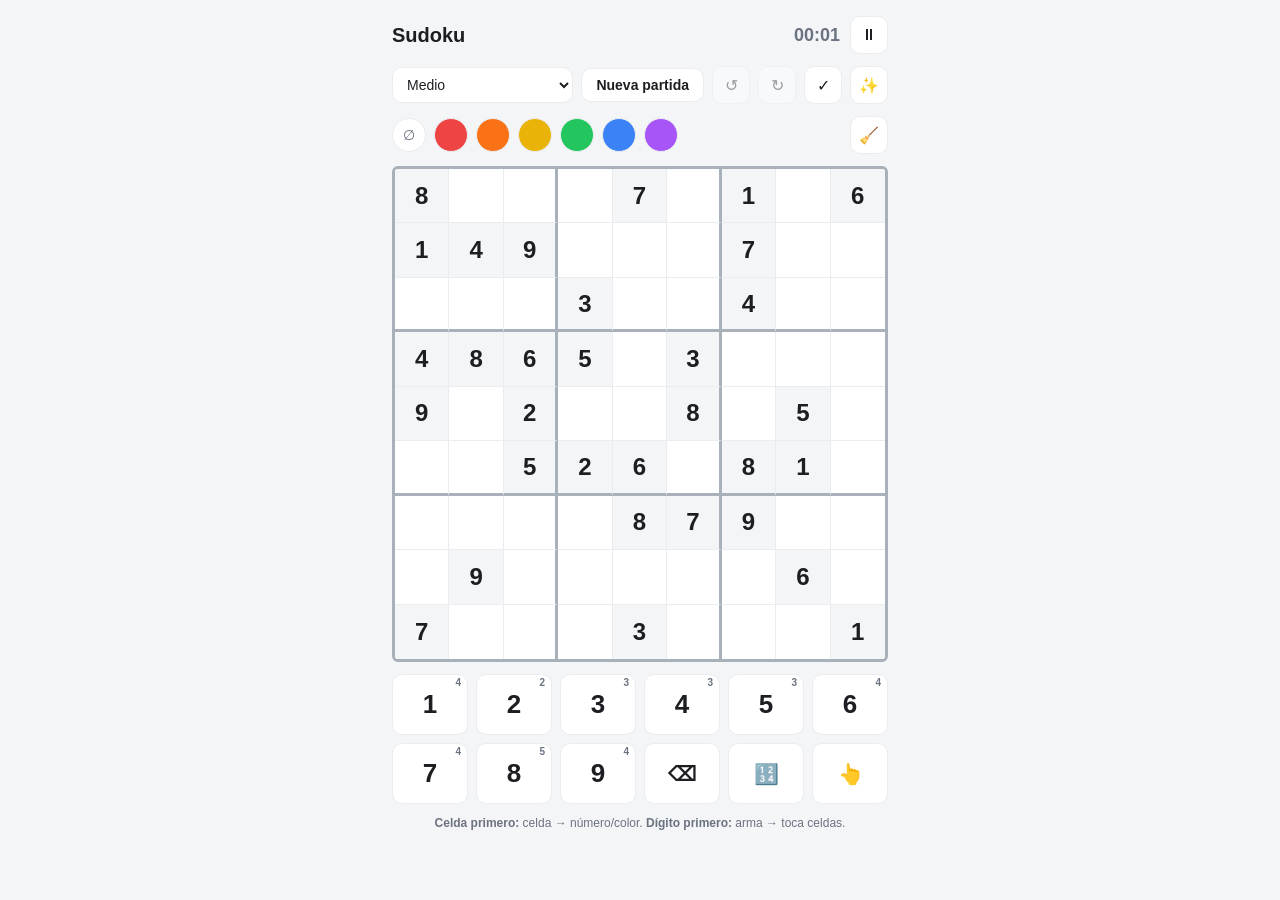
==== index.html @ 844d12a7 "Sudoku jugable: quita panel de ajuste de color y agrega soporte PWA Suma manifest.json, service work" ====
<!DOCTYPE html>
<html lang="es">
<head>
<meta charset="UTF-8" />
<meta name="viewport" content="width=device-width, initial-scale=1, maximum-scale=1, user-scalable=no" />
<title>Sudoku</title>
<meta name="theme-color" content="#14161a" />
<link rel="manifest" href="manifest.json" />
<link rel="icon" href="icons/icon-192.png" />
<link rel="apple-touch-icon" href="icons/icon-192.png" />
<link rel="stylesheet" href="style.css" />
</head>
<body>

<div class="app">

  <header class="topbar">
    <h1>Sudoku</h1>
    <div class="timer" id="timer">00:00</div>
    <button class="icon-btn" id="btn-pause" title="Pausar">⏸</button>
  </header>

  <div class="toolbar">
    <select id="difficulty">
      <option value="easy">Fácil</option>
      <option value="medium" selected>Medio</option>
      <option value="hard">Difícil</option>
      <option value="expert">Experto</option>
    </select>
    <button class="btn" id="btn-new">Nueva partida</button>
    <button class="icon-btn" id="btn-undo" title="Deshacer">↺</button>
    <button class="icon-btn" id="btn-redo" title="Rehacer">↻</button>
    <button class="icon-btn" id="btn-check" title="Comprobar los números escritos">✓</button>
    <button class="icon-btn" id="btn-autonotes" title="Autocompletar anotaciones: calcula los candidatos posibles en cada celda vacía">✨</button>
  </div>

  <div class="palette" id="palette">
    <button class="swatch swatch-none" data-color="" title="Quitar color">∅</button>
    <button class="swatch" data-color="red" title="Rojo"></button>
    <button class="swatch" data-color="orange" title="Naranjo"></button>
    <button class="swatch" data-color="yellow" title="Amarillo"></button>
    <button class="swatch" data-color="green" title="Verde"></button>
    <button class="swatch" data-color="blue" title="Azul"></button>
    <button class="swatch" data-color="purple" title="Morado"></button>
    <button class="icon-btn" id="btn-clear-colors" title="Quitar todos los colores del tablero">🧹</button>
  </div>

  <div class="board-wrap">
    <div class="board" id="board"></div>
    <div class="pause-overlay" id="pause-overlay">
      <button class="btn" id="btn-resume">▶ Reanudar</button>
    </div>
    <div class="win-overlay hidden" id="win-overlay">
      <div class="win-card">
        <div class="win-icon">🏆</div>
        <h2>¡Resuelto!</h2>
        <div class="win-stats">
          <span class="win-chip" id="win-difficulty"></span>
          <span class="win-chip" id="win-time"></span>
        </div>
        <button class="btn win-btn" id="btn-win-new">Nueva partida</button>
      </div>
    </div>
  </div>

  <div class="numpad" id="numpad">
    <button class="num-btn" data-num="1">1<sup class="num-badge"></sup></button>
    <button class="num-btn" data-num="2">2<sup class="num-badge"></sup></button>
    <button class="num-btn" data-num="3">3<sup class="num-badge"></sup></button>
    <button class="num-btn" data-num="4">4<sup class="num-badge"></sup></button>
    <button class="num-btn" data-num="5">5<sup class="num-badge"></sup></button>
    <button class="num-btn" data-num="6">6<sup class="num-badge"></sup></button>
    <button class="num-btn" data-num="7">7<sup class="num-badge"></sup></button>
    <button class="num-btn" data-num="8">8<sup class="num-badge"></sup></button>
    <button class="num-btn" data-num="9">9<sup class="num-badge"></sup></button>
    <button class="num-btn erase" data-num="0" title="Borrar">⌫</button>
    <button class="num-btn tool-btn" id="btn-notes" title="Modo notas: anota candidatos en vez de escribir el número (N)">🔢</button>
    <button class="num-btn tool-btn" id="btn-digitfirst" title="Dígito primero: arma un número o color y luego toca/arrastra por las celdas (D)">👆</button>
  </div>

  <p class="hint" id="hint">
    <strong>Celda primero:</strong> celda → número/color. <strong>Dígito primero:</strong> arma → toca celdas.
  </p>

</div>

<script src="sudoku.js"></script>
<script src="app.js"></script>
<script>
  if ('serviceWorker' in navigator) {
    window.addEventListener('load', () => navigator.serviceWorker.register('sw.js'));
  }
</script>
</body>
</html>
---- style.css ----
:root {
  --bg: #f4f5f7;
  --panel: #ffffff;
  --text: #1c1e21;
  --muted: #6b7280;
  --line-thin: #eaecef;
  --line-thick: #a8b0ba;
  --cell-bg: #ffffff;
  --cell-given: #f3f5f7;
  --cell-selected: #cfe3ff;
  --cell-peer: #eef4ff;
  --cell-same-value: #dbe9ff;
  --cell-note-match: #fdf0b8;
  --cell-notes-bg: #f7f8fa;
  --conflict: #ffd3d3;
  --accent: #2563eb;
  --accent-text: #ffffff;
  --given-color: #1c1e21;
  --answer-color: #2563eb;
  --notes-color: #6b7280;
  --same-value-border: #2563eb;
  --border-radius: 10px;
}

@media (prefers-color-scheme: dark) {
  :root {
    --bg: #14161a;
    --panel: #1d2025;
    --text: #eef0f3;
    --muted: #9aa1ac;
    --line-thin: #4e70a6;
    --line-thick: #eef0f3;
    --cell-bg: #22262c;
    --cell-given: #3c1010;
    --cell-selected: #2c4568;
    --cell-peer: #23293a;
    --cell-same-value: #1622c0;
    --cell-note-match: #4a3f1a;
    --cell-notes-bg: #262a31;
    --conflict: #5a2323;
    --accent: #4f8cff;
    --accent-text: #0a0a0a;
    --given-color: #eef0f3;
    --answer-color: #f59629;
    --notes-color: #529dff;
    --same-value-border: #4e70a6;
  }
}

* { box-sizing: border-box; }

body {
  margin: 0;
  background: var(--bg);
  color: var(--text);
  font-family: -apple-system, BlinkMacSystemFont, "Segoe UI", Roboto, Helvetica, Arial, sans-serif;
  display: flex;
  justify-content: center;
}

.app {
  width: 100%;
  max-width: 520px;
  padding: 16px 12px 32px;
  display: flex;
  flex-direction: column;
  gap: 12px;
}

.topbar {
  display: flex;
  align-items: center;
  gap: 10px;
}

.topbar h1 {
  font-size: 20px;
  margin: 0;
  flex: 1;
}

.timer {
  font-variant-numeric: tabular-nums;
  font-size: 18px;
  font-weight: 600;
  color: var(--muted);
}

.toolbar {
  display: flex;
  flex-wrap: wrap;
  gap: 8px;
  align-items: center;
}

.toolbar select {
  flex: 1;
  min-width: 90px;
}

select, .btn, .icon-btn, .num-btn, .swatch {
  font-family: inherit;
  border: 1px solid var(--line-thin);
  background: var(--panel);
  color: var(--text);
  border-radius: var(--border-radius);
  cursor: pointer;
}

select { padding: 8px 10px; font-size: 14px; }

.btn {
  padding: 8px 14px;
  font-size: 14px;
  font-weight: 600;
}

.btn.toggle.active {
  background: var(--accent);
  color: var(--accent-text);
  border-color: var(--accent);
}

.icon-btn {
  width: 38px;
  height: 38px;
  font-size: 16px;
  display: flex;
  align-items: center;
  justify-content: center;
}

.icon-btn:disabled {
  opacity: .4;
  cursor: default;
}

.palette {
  display: flex;
  align-items: center;
  gap: 8px;
  flex-wrap: wrap;
}

.palette .icon-btn {
  margin-left: auto;
}

.swatch {
  width: 34px;
  height: 34px;
  border-radius: 50%;
  padding: 0;
  position: relative;
  transition: transform .12s ease, outline-color .12s ease, box-shadow .12s ease;
}

.swatch.active {
  outline: 3px solid var(--accent);
  outline-offset: 3px;
  transform: scale(1.15);
  box-shadow: 0 0 10px var(--accent);
}

.swatch-none {
  background: var(--panel);
  font-size: 14px;
  color: var(--muted);
}

.swatch[data-color="red"]    { background: #ef4444; }
.swatch[data-color="orange"] { background: #f97316; }
.swatch[data-color="yellow"] { background: #eab308; }
.swatch[data-color="green"]  { background: #22c55e; }
.swatch[data-color="blue"]   { background: #3b82f6; }
.swatch[data-color="purple"] { background: #a855f7; }

.board-wrap {
  position: relative;
}

.board {
  display: grid;
  grid-template-columns: repeat(9, 1fr);
  grid-template-rows: repeat(9, 1fr);
  aspect-ratio: 1 / 1;
  width: 100%;
  background: var(--cell-bg);
  border: 3px solid var(--line-thick);
  border-radius: 6px;
  overflow: hidden;
  touch-action: none;
}

.cell {
  position: relative;
  background: var(--cell-bg);
  display: flex;
  align-items: center;
  justify-content: center;
  font-size: clamp(16px, 4.2vw, 24px);
  font-weight: 500;
  cursor: pointer;
  user-select: none;
  color: var(--text);
  border-right: 1px solid var(--line-thin);
  border-bottom: 1px solid var(--line-thin);
}

.cell.given .cell-value {
  color: var(--given-color);
}

.cell.filled .cell-value {
  color: var(--answer-color);
  font-weight: 700;
}

.cell.has-notes { background: var(--cell-notes-bg); }
.cell.peer { background: var(--cell-peer); }
.cell.note-match { background: var(--cell-note-match); }
.cell.given {
  background: var(--cell-given);
  font-weight: 800;
}
.cell.same-value {
  background: var(--cell-same-value);
  outline: 2px solid var(--same-value-border);
  outline-offset: -2px;
}
.cell.selected { background: var(--cell-selected); }
.cell.conflict { background: var(--conflict); color: #b91c1c; }
.cell.conflict .cell-value { color: #b91c1c; }
.cell.wrong { outline: 2px solid #ef4444; outline-offset: -2px; }

.cell-color-layer {
  position: absolute;
  inset: 0;
  z-index: 0;
}

.cell-value {
  position: relative;
  z-index: 1;
}

.cell-notes {
  position: absolute;
  inset: 0;
  z-index: 1;
  display: grid;
  grid-template-columns: repeat(3, 1fr);
  grid-template-rows: repeat(3, 1fr);
  font-size: clamp(9px, 2.3vw, 13px);
  color: var(--notes-color);
  font-weight: 600;
}

.cell-notes span {
  display: flex;
  align-items: center;
  justify-content: center;
}

.cell-notes span.hl {
  color: var(--accent);
  font-weight: 800;
}

/* thick borders every 3 columns/rows, to separate the 3x3 boxes from the thin cell grid */
.cell:nth-child(3n) { border-right: 3px solid var(--line-thick); }
.cell:nth-child(9n) { border-right: none; }
.cell:nth-child(n+73) { border-bottom: none; }
.cell.border-bottom-thick { border-bottom: 3px solid var(--line-thick); }

.pause-overlay {
  position: absolute;
  inset: 0;
  display: none;
  align-items: center;
  justify-content: center;
  background: rgba(20, 22, 26, .82);
  border-radius: 6px;
}

.pause-overlay.active { display: flex; }

.win-overlay {
  position: fixed;
  inset: 0;
  display: flex;
  align-items: center;
  justify-content: center;
  background: rgba(8, 9, 11, .78);
  z-index: 2000;
  padding: 20px;
}

.win-overlay.hidden { display: none; }

.win-card {
  background: var(--panel);
  border: 1px solid rgba(255, 255, 255, .12);
  padding: 32px 30px 26px;
  border-radius: 20px;
  text-align: center;
  max-width: 320px;
  width: 100%;
  box-shadow: 0 24px 60px rgba(0, 0, 0, .55);
  animation: win-pop .45s cubic-bezier(.34, 1.56, .64, 1);
}

@keyframes win-pop {
  0% { transform: scale(.7); opacity: 0; }
  100% { transform: scale(1); opacity: 1; }
}

.win-icon {
  width: 68px;
  height: 68px;
  margin: 0 auto 12px;
  border-radius: 50%;
  display: flex;
  align-items: center;
  justify-content: center;
  font-size: 34px;
  background: linear-gradient(135deg, #fde68a, #f59e0b);
  box-shadow: 0 6px 18px rgba(245, 158, 11, .45);
}

.win-card h2 {
  margin: 0 0 14px;
  font-size: 26px;
  background: linear-gradient(90deg, var(--accent), #f59e0b);
  -webkit-background-clip: text;
  background-clip: text;
  color: transparent;
}

.win-stats {
  display: flex;
  gap: 8px;
  justify-content: center;
  margin: 0 0 20px;
}

.win-chip {
  background: var(--cell-peer);
  color: var(--text);
  font-size: 13px;
  font-weight: 600;
  padding: 6px 14px;
  border-radius: 999px;
}

.win-btn {
  background: var(--accent);
  color: var(--accent-text);
  border-color: var(--accent);
  padding: 10px 22px;
}

.numpad {
  display: grid;
  grid-template-columns: repeat(6, 1fr);
  gap: 8px;
}

.num-btn {
  position: relative;
  padding: 14px 0;
  font-size: 26px;
  font-weight: 700;
}

.num-btn.erase, .num-btn.tool-btn { font-size: 20px; }

.num-btn.active {
  background: var(--accent);
  color: var(--accent-text);
  border-color: var(--accent);
}

.num-btn.depleted { opacity: .35; }

.num-badge {
  position: absolute;
  top: 2px;
  right: 6px;
  font-size: 10px;
  font-weight: 700;
  color: var(--muted);
}

.num-btn.active .num-badge { color: var(--accent-text); opacity: .85; }

.hint {
  font-size: 12px;
  color: var(--muted);
  text-align: center;
  margin: 0;
}
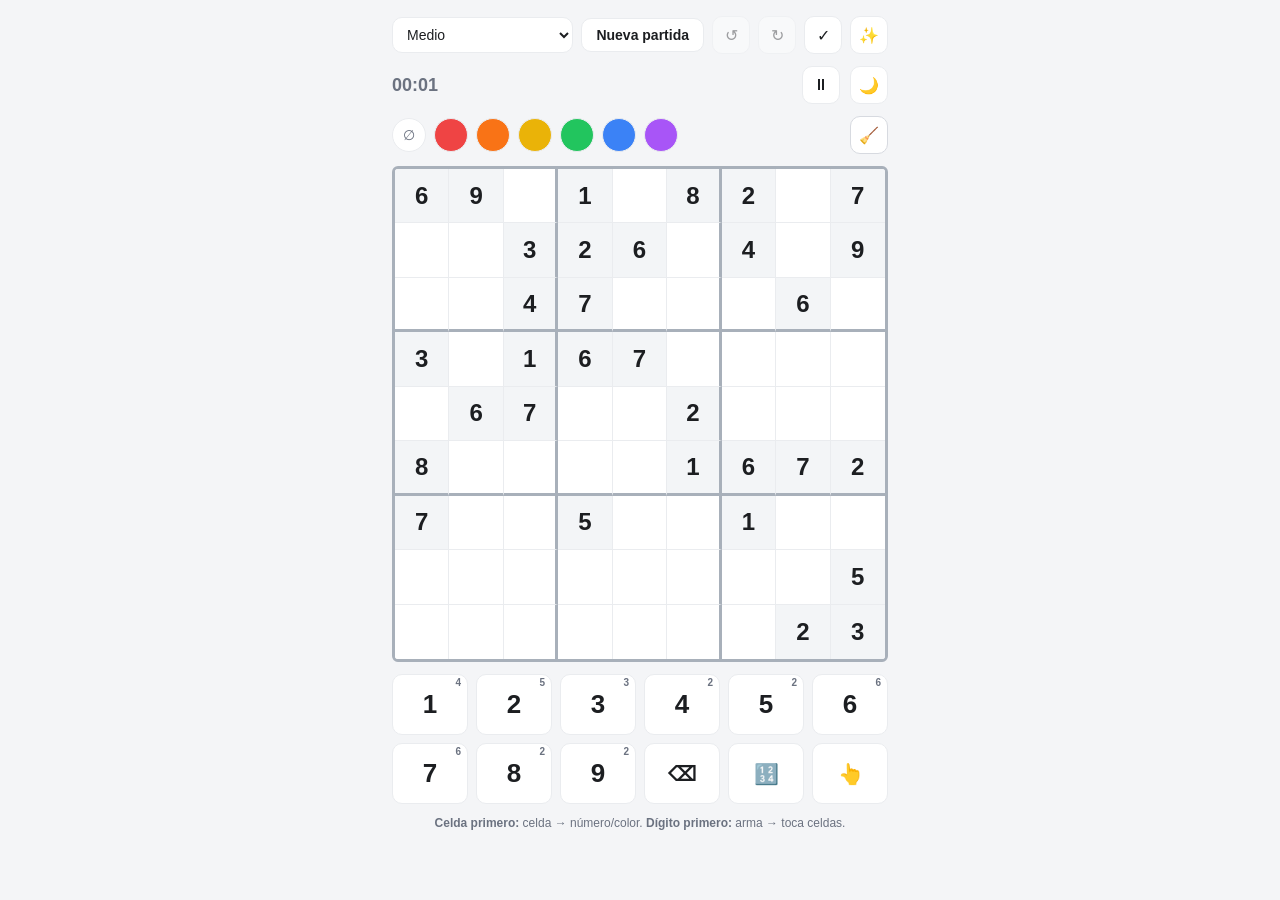
==== commit 1e0dd0f2: "Quita el título, agrega botón de tema claro/oscuro y ajusta el layout mobile Junta el timer, pausa y" ====
--- a/index.html
+++ b/index.html
@@ -8,17 +8,19 @@
 <link rel="manifest" href="manifest.json" />
 <link rel="icon" href="icons/icon-192.png" />
 <link rel="apple-touch-icon" href="icons/icon-192.png" />
+<script>
+  (function () {
+    try {
+      var t = localStorage.getItem('sudoku_theme_v1');
+      if (t === 'light' || t === 'dark') document.documentElement.setAttribute('data-theme', t);
+    } catch (e) {}
+  })();
+</script>
 <link rel="stylesheet" href="style.css" />
 </head>
 <body>
 
 <div class="app">
-
-  <header class="topbar">
-    <h1>Sudoku</h1>
-    <div class="timer" id="timer">00:00</div>
-    <button class="icon-btn" id="btn-pause" title="Pausar">⏸</button>
-  </header>
 
   <div class="toolbar">
     <select id="difficulty">
@@ -32,6 +34,12 @@
     <button class="icon-btn" id="btn-redo" title="Rehacer">↻</button>
     <button class="icon-btn" id="btn-check" title="Comprobar los números escritos">✓</button>
     <button class="icon-btn" id="btn-autonotes" title="Autocompletar anotaciones: calcula los candidatos posibles en cada celda vacía">✨</button>
+  </div>
+
+  <div class="statusbar">
+    <div class="timer" id="timer">00:00</div>
+    <button class="icon-btn" id="btn-pause" title="Pausar">⏸</button>
+    <button class="icon-btn" id="btn-theme" title="Cambiar esquema de colores">🌙</button>
   </div>
 
   <div class="palette" id="palette">
--- a/style.css
+++ b/style.css
@@ -47,6 +47,52 @@
   }
 }
 
+:root[data-theme="dark"] {
+  --bg: #14161a;
+  --panel: #1d2025;
+  --text: #eef0f3;
+  --muted: #9aa1ac;
+  --line-thin: #4e70a6;
+  --line-thick: #eef0f3;
+  --cell-bg: #22262c;
+  --cell-given: #3c1010;
+  --cell-selected: #2c4568;
+  --cell-peer: #23293a;
+  --cell-same-value: #1622c0;
+  --cell-note-match: #4a3f1a;
+  --cell-notes-bg: #262a31;
+  --conflict: #5a2323;
+  --accent: #4f8cff;
+  --accent-text: #0a0a0a;
+  --given-color: #eef0f3;
+  --answer-color: #f59629;
+  --notes-color: #529dff;
+  --same-value-border: #4e70a6;
+}
+
+:root[data-theme="light"] {
+  --bg: #f4f5f7;
+  --panel: #ffffff;
+  --text: #1c1e21;
+  --muted: #6b7280;
+  --line-thin: #eaecef;
+  --line-thick: #a8b0ba;
+  --cell-bg: #ffffff;
+  --cell-given: #f3f5f7;
+  --cell-selected: #cfe3ff;
+  --cell-peer: #eef4ff;
+  --cell-same-value: #dbe9ff;
+  --cell-note-match: #fdf0b8;
+  --cell-notes-bg: #f7f8fa;
+  --conflict: #ffd3d3;
+  --accent: #2563eb;
+  --accent-text: #ffffff;
+  --given-color: #1c1e21;
+  --answer-color: #2563eb;
+  --notes-color: #6b7280;
+  --same-value-border: #2563eb;
+}
+
 * { box-sizing: border-box; }
 
 body {
@@ -67,15 +113,13 @@
   gap: 12px;
 }
 
-.topbar {
+.statusbar {
   display: flex;
   align-items: center;
   gap: 10px;
 }
 
-.topbar h1 {
-  font-size: 20px;
-  margin: 0;
+.statusbar .timer {
   flex: 1;
 }
 
@@ -174,6 +218,12 @@
 .swatch[data-color="green"]  { background: #22c55e; }
 .swatch[data-color="blue"]   { background: #3b82f6; }
 .swatch[data-color="purple"] { background: #a855f7; }
+
+#btn-clear-colors {
+  background: #ffffff;
+  color: #4b5563;
+  border-color: #d7dae0;
+}
 
 .board-wrap {
   position: relative;
@@ -401,3 +451,45 @@
   margin: 0;
 }
 
+@media (max-width: 640px) {
+  html, body { height: 100%; }
+  body { overflow: hidden; }
+
+  .app {
+    height: 100vh;
+    height: 100dvh;
+    max-height: 100dvh;
+    overflow: hidden;
+    padding: 10px 10px 10px;
+    gap: 8px;
+  }
+
+  .hint { display: none; }
+
+  .board-wrap {
+    flex: 1;
+    min-height: 0;
+    display: flex;
+    align-items: center;
+    justify-content: center;
+  }
+
+  .board {
+    width: auto;
+    height: 100%;
+    max-width: 100%;
+  }
+
+  .toolbar { gap: 6px; }
+  .toolbar select { min-width: 64px; font-size: 13px; padding: 7px 8px; }
+  .toolbar .btn { padding: 7px 10px; font-size: 13px; }
+
+  .icon-btn { width: 34px; height: 34px; font-size: 15px; }
+
+  .palette { gap: 6px; }
+  .swatch { width: 30px; height: 30px; }
+
+  .numpad { gap: 6px; }
+  .num-btn { padding: 10px 0; font-size: 22px; }
+}
+
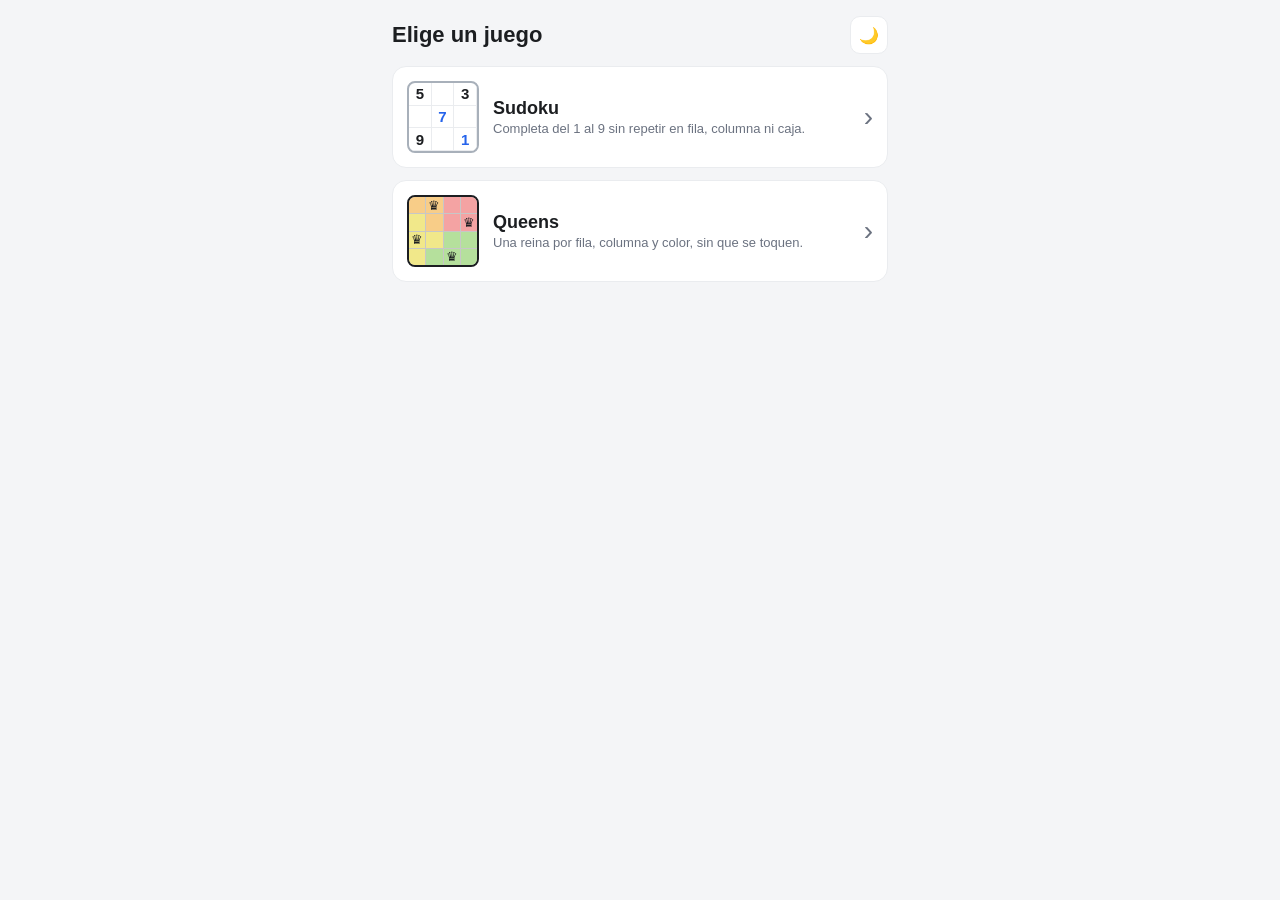
==== commit ae650601: "Agrega Queens y una página principal para elegir juego - index.html pasa a ser el selector de juego " ====
--- a/index.html
+++ b/index.html
@@ -3,9 +3,11 @@
 <head>
 <meta charset="UTF-8" />
 <meta name="viewport" content="width=device-width, initial-scale=1, maximum-scale=1, user-scalable=no" />
-<title>Sudoku</title>
+<title>Juegos</title>
 <meta name="theme-color" content="#14161a" />
 <link rel="manifest" href="manifest.json" />
+<meta name="apple-mobile-web-app-title" content="Juegos" />
+<meta name="apple-mobile-web-app-capable" content="yes" />
 <link rel="icon" href="icons/icon-192.png" />
 <link rel="apple-touch-icon" href="icons/icon-192.png" />
 <script>
@@ -20,81 +22,70 @@
 </head>
 <body>
 
-<div class="app">
-
-  <div class="toolbar">
-    <select id="difficulty">
-      <option value="easy">Fácil</option>
-      <option value="medium" selected>Medio</option>
-      <option value="hard">Difícil</option>
-      <option value="expert">Experto</option>
-    </select>
-    <button class="btn" id="btn-new">Nueva partida</button>
-    <button class="icon-btn" id="btn-undo" title="Deshacer">↺</button>
-    <button class="icon-btn" id="btn-redo" title="Rehacer">↻</button>
-    <button class="icon-btn" id="btn-check" title="Comprobar los números escritos">✓</button>
-    <button class="icon-btn" id="btn-autonotes" title="Autocompletar anotaciones: calcula los candidatos posibles en cada celda vacía">✨</button>
-  </div>
+<div class="app home">
 
   <div class="statusbar">
-    <div class="timer" id="timer">00:00</div>
-    <button class="icon-btn" id="btn-pause" title="Pausar">⏸</button>
+    <h1 class="home-title">Elige un juego</h1>
     <button class="icon-btn" id="btn-theme" title="Cambiar esquema de colores">🌙</button>
   </div>
 
-  <div class="palette" id="palette">
-    <button class="swatch swatch-none" data-color="" title="Quitar color">∅</button>
-    <button class="swatch" data-color="red" title="Rojo"></button>
-    <button class="swatch" data-color="orange" title="Naranjo"></button>
-    <button class="swatch" data-color="yellow" title="Amarillo"></button>
-    <button class="swatch" data-color="green" title="Verde"></button>
-    <button class="swatch" data-color="blue" title="Azul"></button>
-    <button class="swatch" data-color="purple" title="Morado"></button>
-    <button class="icon-btn" id="btn-clear-colors" title="Quitar todos los colores del tablero">🧹</button>
-  </div>
+  <a class="game-card" href="sudoku.html">
+    <div class="game-thumb sudoku-thumb" aria-hidden="true">
+      <span>5</span><span></span><span>3</span>
+      <span></span><span class="a">7</span><span></span>
+      <span>9</span><span></span><span class="a">1</span>
+    </div>
+    <div class="game-info">
+      <div class="game-name">Sudoku</div>
+      <div class="game-desc">Completa del 1 al 9 sin repetir en fila, columna ni caja.</div>
+      <div class="game-progress" id="progress-sudoku"></div>
+    </div>
+    <div class="game-go">›</div>
+  </a>
 
-  <div class="board-wrap">
-    <div class="board" id="board"></div>
-    <div class="pause-overlay" id="pause-overlay">
-      <button class="btn" id="btn-resume">▶ Reanudar</button>
+  <a class="game-card" href="queens.html">
+    <div class="game-thumb queens-thumb" aria-hidden="true">
+      <span style="background:var(--qz1)"></span><span style="background:var(--qz1)">♛</span><span style="background:var(--qz0)"></span><span style="background:var(--qz0)"></span>
+      <span style="background:var(--qz2)"></span><span style="background:var(--qz1)"></span><span style="background:var(--qz0)"></span><span style="background:var(--qz0)">♛</span>
+      <span style="background:var(--qz2)">♛</span><span style="background:var(--qz2)"></span><span style="background:var(--qz3)"></span><span style="background:var(--qz3)"></span>
+      <span style="background:var(--qz2)"></span><span style="background:var(--qz3)"></span><span style="background:var(--qz3)">♛</span><span style="background:var(--qz3)"></span>
     </div>
-    <div class="win-overlay hidden" id="win-overlay">
-      <div class="win-card">
-        <div class="win-icon">🏆</div>
-        <h2>¡Resuelto!</h2>
-        <div class="win-stats">
-          <span class="win-chip" id="win-difficulty"></span>
-          <span class="win-chip" id="win-time"></span>
-        </div>
-        <button class="btn win-btn" id="btn-win-new">Nueva partida</button>
-      </div>
+    <div class="game-info">
+      <div class="game-name">Queens</div>
+      <div class="game-desc">Una reina por fila, columna y color, sin que se toquen.</div>
+      <div class="game-progress" id="progress-queens"></div>
     </div>
-  </div>
-
-  <div class="numpad" id="numpad">
-    <button class="num-btn" data-num="1">1<sup class="num-badge"></sup></button>
-    <button class="num-btn" data-num="2">2<sup class="num-badge"></sup></button>
-    <button class="num-btn" data-num="3">3<sup class="num-badge"></sup></button>
-    <button class="num-btn" data-num="4">4<sup class="num-badge"></sup></button>
-    <button class="num-btn" data-num="5">5<sup class="num-badge"></sup></button>
-    <button class="num-btn" data-num="6">6<sup class="num-badge"></sup></button>
-    <button class="num-btn" data-num="7">7<sup class="num-badge"></sup></button>
-    <button class="num-btn" data-num="8">8<sup class="num-badge"></sup></button>
-    <button class="num-btn" data-num="9">9<sup class="num-badge"></sup></button>
-    <button class="num-btn erase" data-num="0" title="Borrar">⌫</button>
-    <button class="num-btn tool-btn" id="btn-notes" title="Modo notas: anota candidatos en vez de escribir el número (N)">🔢</button>
-    <button class="num-btn tool-btn" id="btn-digitfirst" title="Dígito primero: arma un número o color y luego toca/arrastra por las celdas (D)">👆</button>
-  </div>
-
-  <p class="hint" id="hint">
-    <strong>Celda primero:</strong> celda → número/color. <strong>Dígito primero:</strong> arma → toca celdas.
-  </p>
+    <div class="game-go">›</div>
+  </a>
 
 </div>
 
-<script src="sudoku.js"></script>
-<script src="app.js"></script>
+<script src="theme.js"></script>
 <script>
+  Theme.bind(document.getElementById('btn-theme'));
+
+  // Muestra en cada tarjeta si hay una partida a medias.
+  (function () {
+    function fmt(total) {
+      var m = Math.floor(total / 60), s = total % 60;
+      return String(m).padStart(2, '0') + ':' + String(s).padStart(2, '0');
+    }
+    function read(key) {
+      try { return JSON.parse(localStorage.getItem(key) || 'null'); } catch (e) { return null; }
+    }
+    var labels = { easy: 'Fácil', medium: 'Medio', hard: 'Difícil', expert: 'Experto' };
+    var s = read('sudoku_game_v1');
+    if (s && !s.solved && s.elapsed > 0) {
+      document.getElementById('progress-sudoku').textContent =
+        '▶ Partida en curso · ' + (labels[s.difficulty] || '') + ' · ' + fmt(s.elapsed);
+    }
+    var q = read('queens_game_v1');
+    if (q && !q.solved && q.elapsed > 0) {
+      document.getElementById('progress-queens').textContent =
+        '▶ Partida en curso · ' + q.n + '×' + q.n + ' · ' + fmt(q.elapsed);
+    }
+  })();
+
   if ('serviceWorker' in navigator) {
     window.addEventListener('load', () => navigator.serviceWorker.register('sw.js'));
   }
--- a/style.css
+++ b/style.css
@@ -491,5 +491,184 @@
 
   .numpad { gap: 6px; }
   .num-btn { padding: 10px 0; font-size: 22px; }
-}
-
+  .cell { font-size: clamp(20px, 6vw, 30px); }
+  .cell-notes { font-size: clamp(12px, 3.2vw, 16px); }
+}
+
+
+/* ===================== Queens y página principal ===================== */
+
+/* Colores de las zonas de Queens (pastel en claro, un poco más profundos en oscuro) */
+:root {
+  --qz0: #f4a3a3; --qz1: #f8cd88; --qz2: #f1e88a; --qz3: #b5e09c; --qz4: #98d6cf;
+  --qz5: #a6c4f0; --qz6: #c4b0ec; --qz7: #f0b2d8; --qz8: #d8c09f;
+  --q-region: #1c1e21;
+  --q-thin: rgba(0, 0, 0, .22);
+  --q-piece: #1c1e21;
+  --q-mark: rgba(0, 0, 0, .42);
+}
+@media (prefers-color-scheme: dark) {
+  :root {
+    --qz0: #d98c8c; --qz1: #ddb172; --qz2: #d4ca6e; --qz3: #9cc785; --qz4: #80bdb6;
+    --qz5: #8eabd8; --qz6: #ab98d4; --qz7: #d699bf; --qz8: #bfa886;
+    --q-region: #0b0c0e;
+  }
+}
+:root[data-theme="dark"] {
+  --qz0: #d98c8c; --qz1: #ddb172; --qz2: #d4ca6e; --qz3: #9cc785; --qz4: #80bdb6;
+  --qz5: #8eabd8; --qz6: #ab98d4; --qz7: #d699bf; --qz8: #bfa886;
+  --q-region: #0b0c0e;
+}
+:root[data-theme="light"] {
+  --qz0: #f4a3a3; --qz1: #f8cd88; --qz2: #f1e88a; --qz3: #b5e09c; --qz4: #98d6cf;
+  --qz5: #a6c4f0; --qz6: #c4b0ec; --qz7: #f0b2d8; --qz8: #d8c09f;
+  --q-region: #1c1e21;
+}
+
+a.icon-btn { text-decoration: none; }
+
+.q-board {
+  display: grid;
+  aspect-ratio: 1 / 1;
+  width: 100%;
+  gap: 1px;
+  background: var(--q-thin);
+  border: 3px solid var(--q-region);
+  border-radius: 6px;
+  overflow: hidden;
+  touch-action: none;
+  user-select: none;
+  container-type: inline-size;
+}
+
+/* Celda de tamaño fijo: el contenido (✕ o reina) nunca la agranda */
+.q-cell {
+  position: relative;
+  min-width: 0;
+  min-height: 0;
+  overflow: hidden;
+  cursor: pointer;
+  border: 0 solid var(--q-region);
+}
+.q-cell::after {
+  position: absolute;
+  inset: 0;
+  display: flex;
+  align-items: center;
+  justify-content: center;
+  line-height: 1;
+  pointer-events: none;
+}
+.q-cell.mark::after {
+  content: "✕";
+  color: var(--q-mark);
+  font-weight: 700;
+  font-size: calc(100cqw / var(--n) * .32);
+}
+.q-cell.queen::after {
+  content: "♛";
+  color: var(--q-piece);
+  font-size: calc(100cqw / var(--n) * .62);
+}
+.q-cell.conflict { box-shadow: inset 0 0 0 999px rgba(220, 38, 38, .45); }
+.q-cell.conflict::after { color: #7f1d1d; }
+.q-cell.dead { box-shadow: inset 0 0 0 3px #dc2626; }
+.q-cell.wrong { box-shadow: inset 0 0 0 3px #ef4444, inset 0 0 0 999px rgba(239, 68, 68, .25); }
+.q-cell.flash { animation: q-flash .8s ease 2; }
+@keyframes q-flash { 50% { box-shadow: inset 0 0 0 999px rgba(255, 255, 255, .75); } }
+
+.q-warn {
+  height: 18px;
+  line-height: 18px;
+  white-space: nowrap;
+  overflow: hidden;
+  text-overflow: ellipsis;
+  font-size: 13px;
+  font-weight: 600;
+  color: #dc2626;
+  text-align: center;
+}
+:root[data-theme="dark"] .q-warn { color: #f87171; }
+@media (prefers-color-scheme: dark) { :root:not([data-theme="light"]) .q-warn { color: #f87171; } }
+
+.q-tools { grid-template-columns: repeat(5, 1fr); }
+.q-tools .num-btn { font-size: 22px; }
+.q-tools .num-btn[data-tool="queen"] { font-size: 30px; line-height: 1; }
+
+/* Página principal */
+.home-title {
+  flex: 1;
+  margin: 0;
+  font-size: 22px;
+  font-weight: 800;
+}
+
+.game-card {
+  display: flex;
+  align-items: center;
+  gap: 14px;
+  padding: 14px;
+  background: var(--panel);
+  border: 1px solid var(--line-thin);
+  border-radius: 14px;
+  color: var(--text);
+  text-decoration: none;
+  transition: transform .12s ease, border-color .12s ease;
+}
+.game-card:hover { border-color: var(--accent); }
+.game-card:active { transform: scale(.98); }
+
+.game-thumb {
+  flex: none;
+  width: 72px;
+  height: 72px;
+  display: grid;
+  border-radius: 8px;
+  overflow: hidden;
+}
+.sudoku-thumb {
+  grid-template-columns: repeat(3, 1fr);
+  border: 2px solid var(--line-thick);
+  background: var(--cell-bg);
+}
+.sudoku-thumb span {
+  display: flex;
+  align-items: center;
+  justify-content: center;
+  font-weight: 800;
+  font-size: 15px;
+  color: var(--given-color);
+  border-right: 1px solid var(--line-thin);
+  border-bottom: 1px solid var(--line-thin);
+}
+.sudoku-thumb span.a { color: var(--answer-color); }
+.queens-thumb {
+  grid-template-columns: repeat(4, 1fr);
+  gap: 1px;
+  background: var(--q-thin);
+  border: 2px solid var(--q-region);
+}
+.queens-thumb span {
+  display: flex;
+  align-items: center;
+  justify-content: center;
+  font-size: 13px;
+  color: var(--q-piece);
+}
+
+.game-info { flex: 1; min-width: 0; }
+.game-name { font-size: 18px; font-weight: 800; }
+.game-desc { font-size: 13px; color: var(--muted); margin-top: 2px; }
+.game-progress { font-size: 12px; font-weight: 700; color: var(--accent); margin-top: 6px; }
+.game-progress:empty { display: none; }
+.game-go { font-size: 28px; color: var(--muted); }
+
+@media (max-width: 640px) {
+  /* el tablero de Queens ocupa el espacio que quede, siempre cuadrado */
+  .q-wrap { container-type: size; }
+  .q-board { width: min(100cqw, 100cqh); height: min(100cqw, 100cqh); max-width: none; }
+  .q-tools .num-btn { font-size: 20px; }
+  .q-warn { font-size: 12px; }
+  .app.home { height: auto; overflow: visible; }
+  body:has(.app.home) { overflow: auto; }
+}
